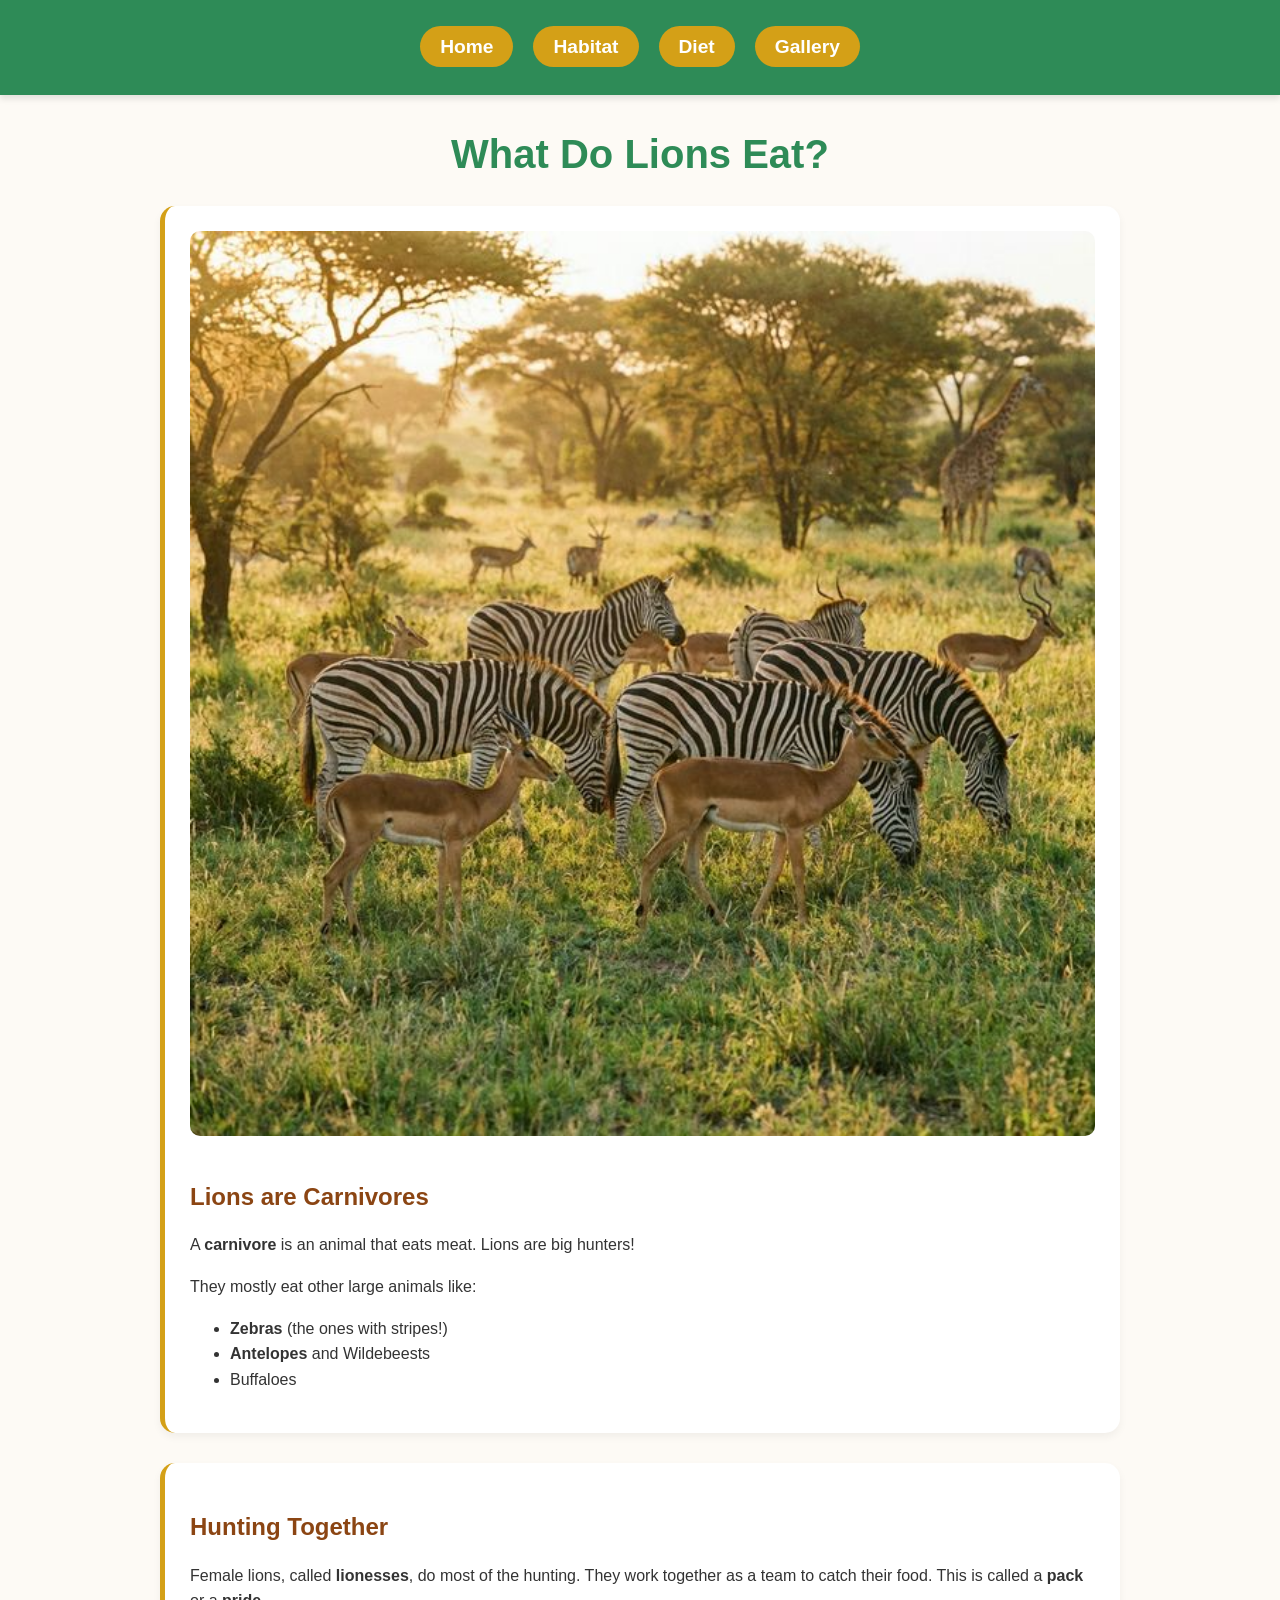
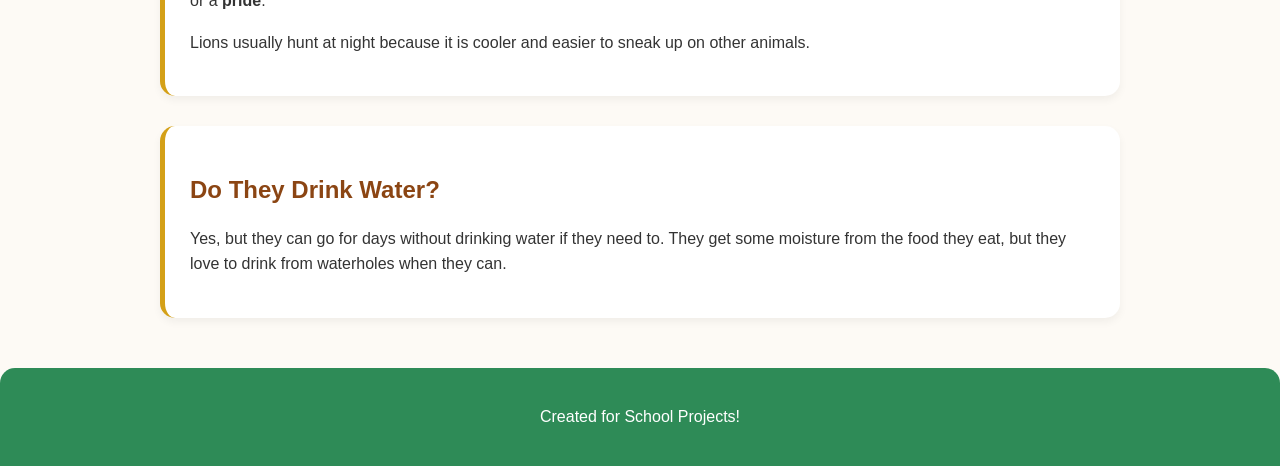
==== diet.html @ 5380c9ce "Initial commit: Lion Website" ====
<!DOCTYPE html>
<html lang="en">

<head>
    <meta charset="UTF-8">
    <meta name="viewport" content="width=device-width, initial-scale=1.0">
    <title>Lion Diet - What Do They Eat?</title>
    <link rel="stylesheet" href="styles.css">
</head>

<body>

    <header>
        <nav>
            <ul>
                <li><a href="index.html">Home</a></li>
                <li><a href="habitat.html">Habitat</a></li>
                <li><a href="diet.html">Diet</a></li>
                <li><a href="gallery.html">Gallery</a></li>
            </ul>
        </nav>
    </header>

    <main>
        <h1>What Do Lions Eat?</h1>

        <div class="content-section">
            <img src="images/prey.png" alt="Zebras grazing peacefully in the savanna"
                style="width:100%; border-radius:10px; margin-bottom:15px;">
            <h2>Lions are Carnivores</h2>
            <p>A <strong>carnivore</strong> is an animal that eats meat. Lions are big hunters!</p>
            <p>They mostly eat other large animals like:</p>
            <ul>
                <li><strong>Zebras</strong> (the ones with stripes!)</li>
                <li><strong>Antelopes</strong> and Wildebeests</li>
                <li>Buffaloes</li>
            </ul>
        </div>

        <div class="content-section">
            <h2>Hunting Together</h2>
            <p>Female lions, called <strong>lionesses</strong>, do most of the hunting. They work together as a team to
                catch their food. This is called a <strong>pack</strong> or a <strong>pride</strong>.</p>
            <p>Lions usually hunt at night because it is cooler and easier to sneak up on other animals.</p>
        </div>

        <div class="content-section">
            <h2>Do They Drink Water?</h2>
            <p>Yes, but they can go for days without drinking water if they need to. They get some moisture from the
                food they eat, but they love to drink from waterholes when they can.</p>
        </div>
    </main>

    <footer>
        <p>Created for School Projects!</p>
    </footer>

    <script src="scripts.js"></script>
</body>

</html>
---- styles.css ----
:root {
    --primary-color: #d4a017; /* Lion Gold */
    --secondary-color: #2e8b57; /* Nature Green */
    --accent-color: #8b4513; /* Earth Brown */
    --text-color: #333;
    --background-color: #fdfaf5; /* Warm clear off-white */
    --font-heading: 'Verdana', sans-serif; /* Clean, readable */
    --font-body: 'Arial', sans-serif;
}

* {
    box-sizing: border-box;
}

body {
    font-family: var(--font-body);
    background-color: var(--background-color);
    color: var(--text-color);
    margin: 0;
    padding: 0;
    line-height: 1.6;
}

h1, h2, h3 {
    font-family: var(--font-heading);
    color: var(--accent-color);
    margin-bottom: 0.5em;
}

h1 {
    font-size: 2.5rem;
    text-align: center;
    color: var(--secondary-color);
}

header {
    background-color: var(--secondary-color);
    padding: 1rem;
    text-align: center;
    box-shadow: 0 4px 6px rgba(0,0,0,0.1);
}

nav ul {
    list-style: none;
    padding: 0;
    display: flex;
    justify-content: center;
    gap: 20px;
    flex-wrap: wrap;
}

nav a {
    text-decoration: none;
    color: white;
    font-weight: bold;
    font-size: 1.2rem;
    background-color: var(--primary-color);
    padding: 10px 20px;
    border-radius: 25px;
    transition: transform 0.2s, background-color 0.2s;
}

nav a:hover {
    transform: scale(1.1);
    background-color: #b8860b;
}

main {
    max-width: 1000px;
    margin: 20px auto;
    padding: 0 20px;
}

.hero {
    text-align: center;
    margin-bottom: 40px;
}

.hero img {
    max-width: 100%;
    height: auto;
    border-radius: 15px;
    box-shadow: 0 8px 16px rgba(0,0,0,0.2);
    margin-bottom: 20px;
}

.content-section {
    background: white;
    padding: 25px;
    border-radius: 15px;
    box-shadow: 0 4px 8px rgba(0,0,0,0.05);
    margin-bottom: 30px;
    border-left: 5px solid var(--primary-color);
}

.gallery-grid {
    display: grid;
    grid-template-columns: repeat(auto-fit, minmax(200px, 1fr));
    gap: 20px;
}

.gallery-item {
    cursor: pointer;
    transition: transform 0.3s;
    background: white;
    padding: 10px;
    border-radius: 10px;
    box-shadow: 0 2px 5px rgba(0,0,0,0.1);
}

.gallery-item:hover {
    transform: scale(1.05);
}

.gallery-item img {
    width: 100%;
    height: 200px;
    object-fit: cover;
    border-radius: 5px;
}

.gallery-caption {
    text-align: center;
    margin-top: 10px;
    font-weight: bold;
    color: var(--accent-color);
}

/* Lightbox Styles */
.lightbox {
    display: none;
    position: fixed;
    z-index: 1000;
    left: 0;
    top: 0;
    width: 100%;
    height: 100%;
    background-color: rgba(0,0,0,0.9);
    justify-content: center;
    align-items: center;
    flex-direction: column;
}

.lightbox-content {
    max-width: 90%;
    max-height: 80vh;
    border-radius: 5px;
    margin-bottom: 15px;
}

.lightbox-caption {
    color: white;
    font-size: 1.2rem;
    margin-bottom: 15px;
}

.close-btn {
    position: absolute;
    top: 20px;
    right: 40px;
    color: white;
    font-size: 40px;
    font-weight: bold;
    cursor: pointer;
}

.nav-btn {
    cursor: pointer;
    position: absolute;
    top: 50%;
    width: auto;
    padding: 16px;
    margin-top: -50px;
    color: white;
    font-weight: bold;
    font-size: 30px;
    transition: 0.6s ease;
    border-radius: 0 3px 3px 0;
    user-select: none;
    background-color: rgba(0,0,0,0.4);
}

.prev {
    left: 0;
    border-radius: 3px 0 0 3px;
}

.next {
    right: 0;
    border-radius: 3px 0 0 3px;
}

.nav-btn:hover {
    background-color: rgba(0,0,0,0.8);
}

footer {
    text-align: center;
    margin-top: 50px;
    padding: 20px;
    background-color: var(--secondary-color);
    color: white;
    border-radius: 15px 15px 0 0;
}

/* Responsive adjustments */
@media (max-width: 600px) {
    h1 { font-size: 1.8rem; }
    nav a { padding: 8px 15px; font-size: 1rem; }
}
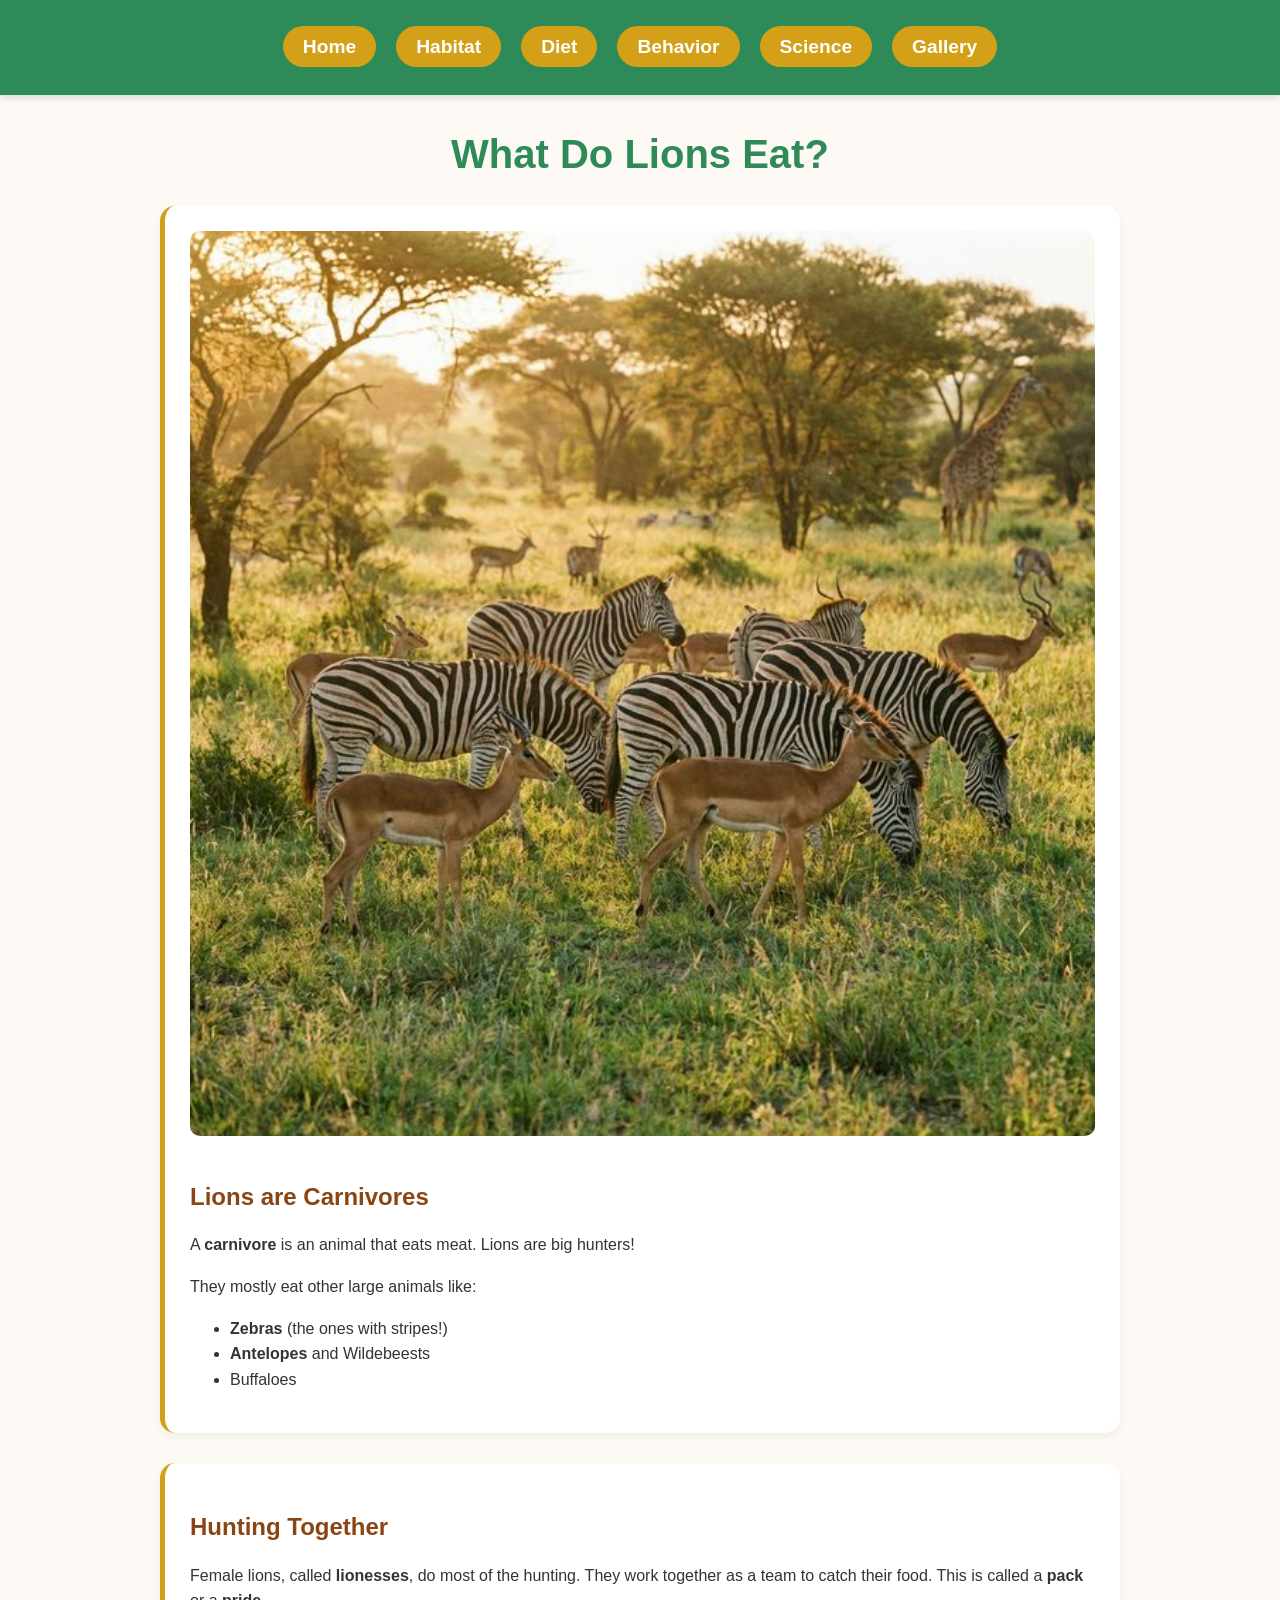
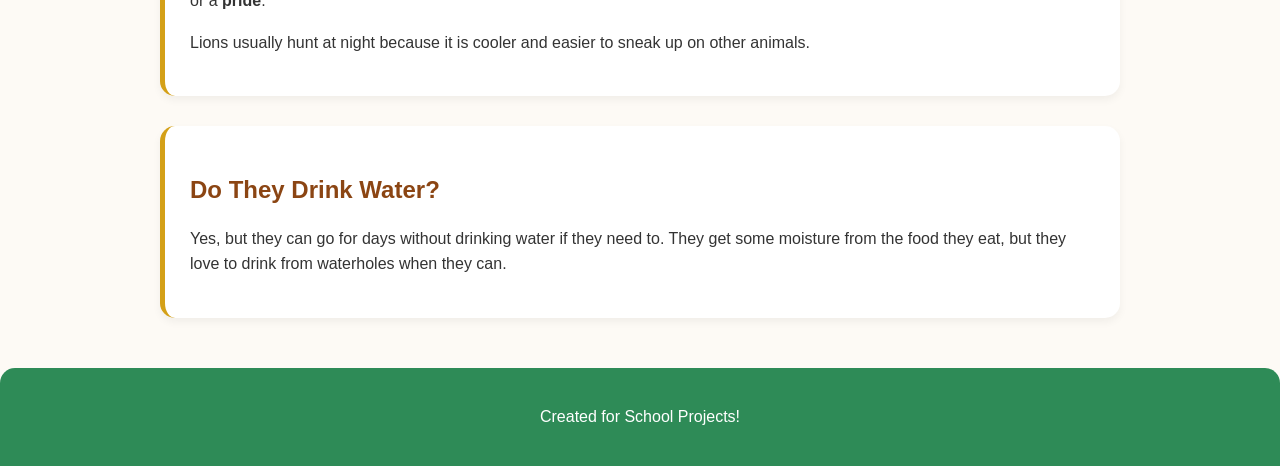
==== commit 4fcf4011: "sprint 3, start" ====
--- a/diet.html
+++ b/diet.html
@@ -16,6 +16,8 @@
                 <li><a href="index.html">Home</a></li>
                 <li><a href="habitat.html">Habitat</a></li>
                 <li><a href="diet.html">Diet</a></li>
+                <li><a href="behavior.html">Behavior</a></li>
+                <li><a href="classification.html">Science</a></li>
                 <li><a href="gallery.html">Gallery</a></li>
             </ul>
         </nav>
